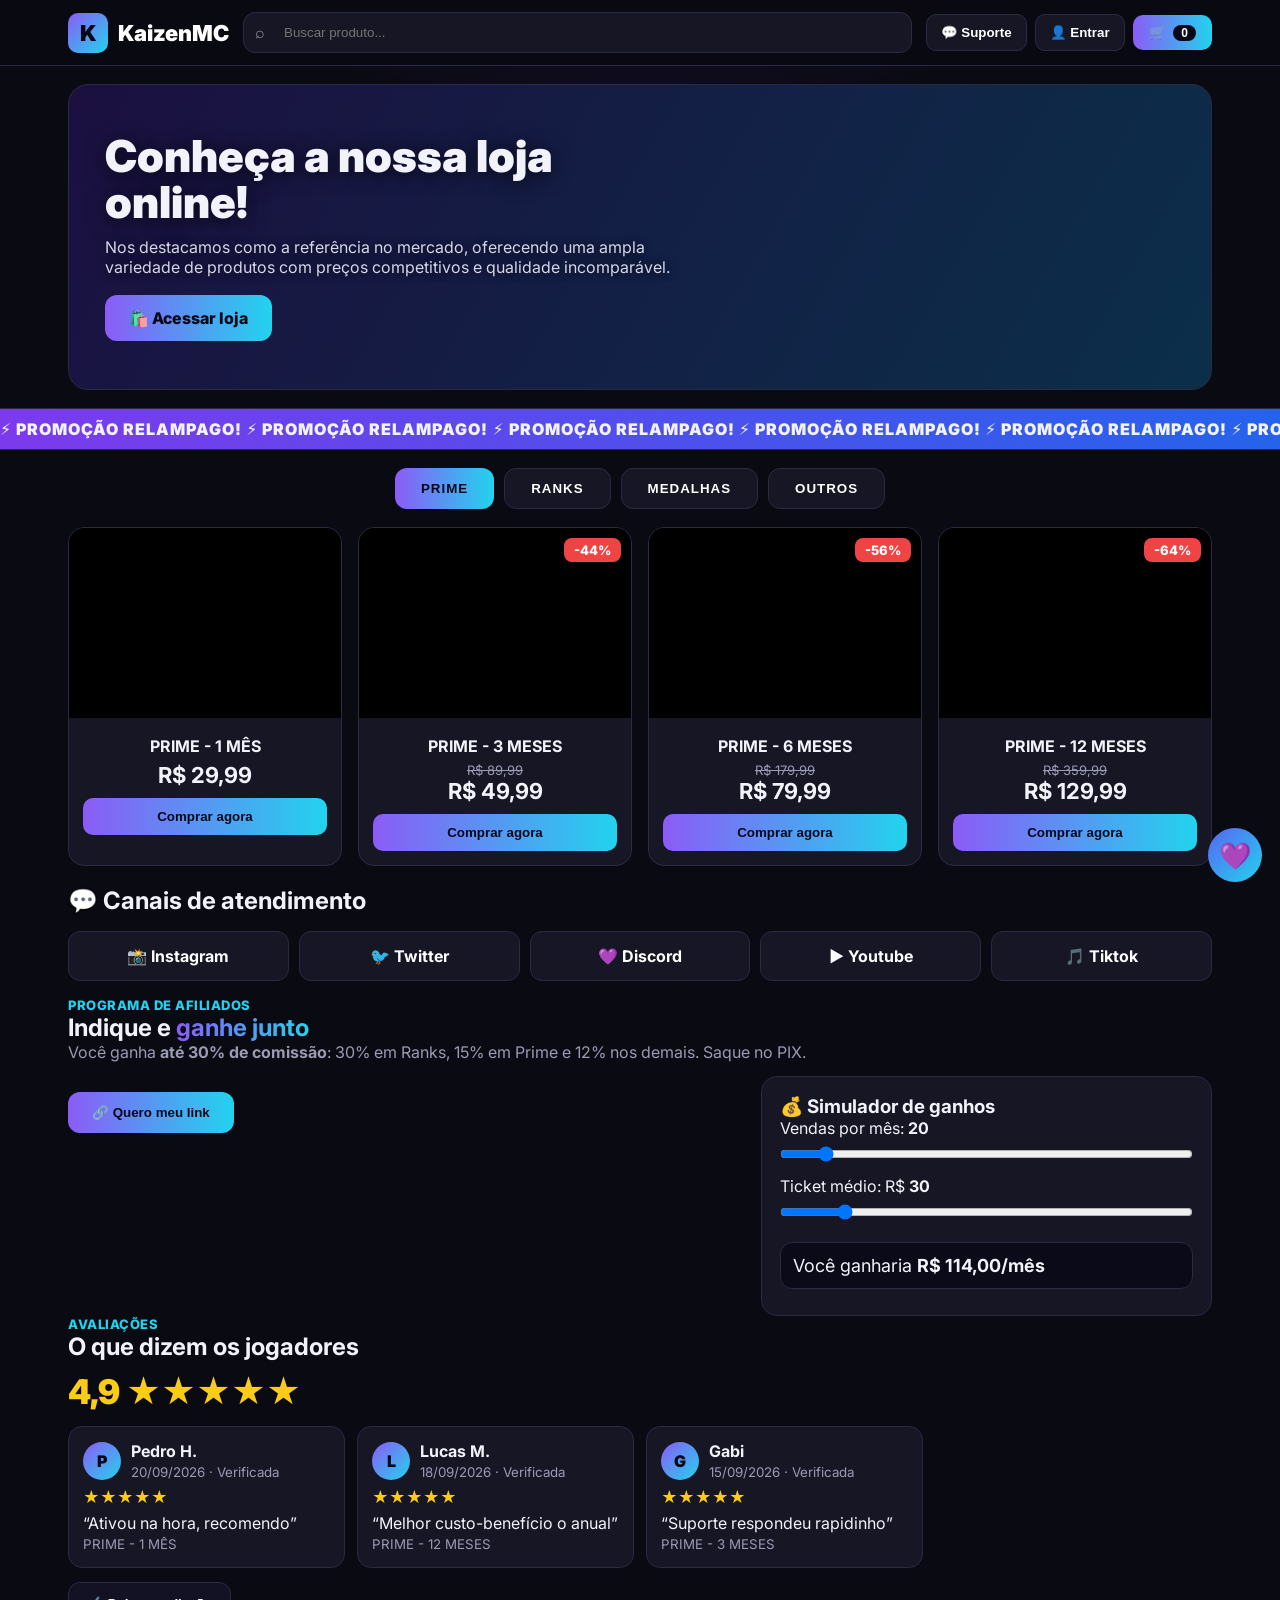
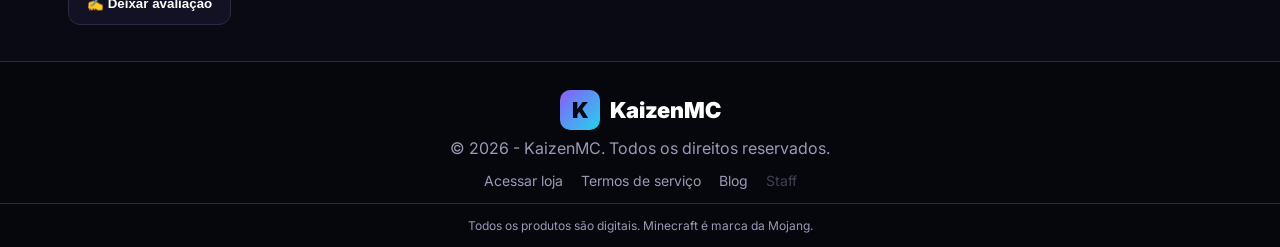
==== index.html @ b0a43492 "Clone KaizenMC + painel staff" ====
<!DOCTYPE html>
<html lang="pt-BR">
<head>
<meta charset="UTF-8">
<meta name="viewport" content="width=device-width, initial-scale=1.0">
<title>KaizenMC — Loja Oficial</title>
<meta name="description" content="Loja oficial KaizenMC: VIPs Prime, Ranks, Medalhas e mais. Pagamento seguro e entrega automática.">
<link rel="icon" type="image/png" href="logo.png">
<link rel="stylesheet" href="style.css">
<link rel="preconnect" href="https://fonts.googleapis.com">
<link href="https://fonts.googleapis.com/css2?family=Inter:wght@400;500;600;700;800;900&display=swap" rel="stylesheet">
</head>
<body>

<header class="header">
  <div class="container header-inner">
    <a href="#" class="logo" onclick="window.scrollTo({top:0,behavior:'smooth'});return false;">
      <img src="logo.png" alt="KaizenMC" class="logo-img" onerror="this.outerHTML='<div class=&quot;logo-icon&quot;>K</div>'">
      <span class="js-store">KaizenMC</span>
    </a>
    <div class="search-wrap">
      <span class="search-icon">⌕</span>
      <input id="searchInput" type="text" placeholder="Buscar produto..." oninput="filtrarBusca(this.value)">
      <div id="searchResults" class="search-results hidden"></div>
    </div>
    <div class="header-actions">
      <button class="btn-ghost" onclick="abrirModal('modalSuporte')">💬 Suporte</button>
      <button class="btn-ghost" id="btnAccount" onclick="abrirConta()">👤 Entrar</button>
      <button class="btn-cart" onclick="toggleCart(true)">🛒 <span id="cartCount" class="cart-count">0</span></button>
    </div>
    <button class="menu-btn" onclick="document.querySelector('.tabs').scrollIntoView({behavior:'smooth'})">☰</button>
  </div>
</header>

<!-- HERO -->
<section class="container">
<div class="hero">
  <img class="bg" id="heroImg" src="" alt="Hero Banner" onerror="this.style.display='none'">
  <div class="hero-inner">
    <h1 id="heroTitle">Conheça a nossa loja online!</h1>
    <p id="heroSub">A referência no mercado, com variedade, preço e qualidade.</p>
    <a class="btn-primary" href="#loja">🛍️ Acessar loja</a>
  </div>
</div>
</section>

<!-- MARQUEE -->
<div class="marquee"><div class="marquee-track" id="marqueeTrack"></div></div>

<!-- LOJA -->
<main id="loja" class="container">
  <div class="tabs" id="tabs"></div>
  <div id="vitrine"></div>
</main>

<!-- CANAIS -->
<section class="container">
  <div class="section-head"><h2>💬 Canais de atendimento</h2></div>
  <div class="channels">
    <a class="js-insta" href="#" target="_blank">📸 Instagram</a>
    <a class="js-twitter" href="#" target="_blank">🐦 Twitter</a>
    <a class="js-discord" href="#" target="_blank">💜 Discord</a>
    <a class="js-youtube" href="#" target="_blank">▶️ Youtube</a>
    <a class="js-tiktok" href="#" target="_blank">🎵 Tiktok</a>
  </div>
</section>

<!-- AFILIADOS -->
<section id="afiliados" class="container">
  <p class="eyebrow">Programa de afiliados</p>
  <h2>Indique e <span class="gradient">ganhe junto</span></h2>
  <p class="muted" id="affText">Ganhe comissão em cada venda feita pelo seu link e saque no PIX.</p>
  <div class="aff-grid">
    <div>
      <div style="display:flex;gap:10px;margin-top:16px;flex-wrap:wrap">
        <button class="btn-primary" onclick="gerarLinkAfiliado()">🔗 Quero meu link</button>
      </div>
      <div id="affLinkBox" class="aff-link hidden"></div>
    </div>
    <div class="aff-card">
      <h3>💰 Simulador de ganhos</h3>
      <label>Vendas por mês: <b id="simVendasLbl">20</b></label>
      <input type="range" id="simVendas" min="1" max="200" value="20" oninput="simular()">
      <label>Ticket médio: R$ <b id="simTicketLbl">30</b></label>
      <input type="range" id="simTicket" min="10" max="150" value="30" oninput="simular()">
      <div class="sim-result">Você ganharia <b id="simResult">R$ 108,00/mês</b></div>
    </div>
  </div>
</section>

<!-- AVALIAÇÕES -->
<section id="avaliacoes" class="container">
  <p class="eyebrow">Avaliações</p>
  <h2>O que dizem os jogadores</h2>
  <div class="reviews-score"><span id="revScore">4,9</span> <span>★★★★★</span></div>
  <div id="reviewsGrid" class="reviews-grid"></div>
  <button class="btn-secondary" onclick="abrirModal('modalAvaliar')">✍️ Deixar avaliação</button>
</section>

<!-- FOOTER -->
<footer class="footer">
  <div class="container">
    <div class="logo"><img src="logo.png" alt="KaizenMC" class="logo-img" onerror="this.outerHTML='<div class=&quot;logo-icon&quot;>K</div>'"><span class="js-store">KaizenMC</span></div>
    <p class="muted" id="footCnpj" style="margin-top:8px">© 2026 - KaizenMC. Todos os direitos reservados.</p>
    <div class="footer-links">
      <a href="#loja">Acessar loja</a>
      <a href="#" onclick="abrirModal('modalTermos');return false;">Termos de serviço</a>
      <a href="#" onclick="abrirModal('modalSobre');return false;">Blog</a>
      <a href="admin.html" style="opacity:.4">Staff</a>
    </div>
  </div>
  <div class="copy">Todos os produtos são digitais. Minecraft é marca da Mojang.</div>
</footer>

<!-- CARRINHO -->
<div id="cartOverlay" class="overlay hidden" onclick="toggleCart(false)"></div>
<aside id="cartDrawer" class="cart-drawer">
  <div class="cart-head"><h3>🛒 Carrinho</h3><button onclick="toggleCart(false)">✕</button></div>
  <div id="cartItems" class="cart-items"></div>
  <div class="cart-foot">
    <div class="cart-total">Valor total: <b id="cartTotal">R$ 0,00</b></div>
    <div style="display:flex;gap:8px"><input id="cupomInput" placeholder="Cupom (ex: KAIZEN10)" style="flex:1"><button class="btn-secondary" onclick="aplicarCupom()">Aplicar</button></div>
    <button class="btn-primary full" onclick="irCheckout()">Ir para a compra →</button>
  </div>
</aside>

<!-- MODAL PRODUTO -->
<div id="modalProduto" class="modal hidden"><div class="modal-box">
  <button class="modal-x" onclick="fecharModais()">✕</button>
  <div id="produtoDetalhe"></div>
</div></div>

<!-- MODAL CHECKOUT -->
<div id="modalCheckout" class="modal hidden"><div class="modal-box">
  <button class="modal-x" onclick="fecharModais()">✕</button>
  <h2>Finalizar compra</h2>
  <div id="checkoutResumo"></div>
  <label>Seu nick no servidor</label>
  <input id="checkoutEmail" type="text" placeholder="Ex: Steve123">
  <label>Método de pagamento</label>
  <div class="pay-methods">
    <button class="pay-method active" onclick="setPay('pix',this)">⚡ Pix <small>aprovação imediata</small></button>
    <button class="pay-method" onclick="setPay('cartao',this)">💳 Cartão <small>em até 12x</small></button>
  </div>
  <div id="pixArea">
    <div id="pixMeta" class="keys"></div>
    <div style="text-align:center"><img id="pixQR" width="220" height="220" style="border-radius:12px;background:#fff;padding:8px" alt="QR Pix" onerror="this.style.display='none';document.getElementById('pixFallback').classList.remove('hidden')"><div id="pixFallback" class="hidden muted">QR indisponível — use o copia-e-cola 👇</div><div id="pixTimer" class="muted">⏳ Expira em 30:00</div></div>
    <div class="pix-qr">Copia-e-cola:<br><small id="pixCode">...</small></div>
    <button class="btn-secondary full" onclick="copiarPix()">📋 Copiar código Pix</button>
  </div>
  <div id="cartaoArea" class="hidden">
    <input id="ccNum" placeholder="Número do cartão 0000 0000 0000 0000"><div style="display:flex;gap:8px"><input placeholder="MM/AA"><input placeholder="CVV"></div><input placeholder="Nome impresso">
  </div>
  <button class="btn-primary full" onclick="confirmarPagamento()">Confirmar pagamento • <span id="checkoutTotalBtn">R$ 0,00</span></button>
</div></div>

<!-- MODAL SUCESSO -->
<div id="modalSucesso" class="modal hidden"><div class="modal-box center">
  <div style="font-size:48px">✅</div><h2>Pedido criado!</h2>
  <p id="sucessoMsg" class="muted"></p>
  <div id="sucessoKeys" class="keys"></div>
  <button class="btn-primary full" onclick="fecharModais()">Continuar</button>
</div></div>

<!-- LOGIN / CONTA -->
<div id="modalLogin" class="modal hidden"><div class="modal-box">
  <button class="modal-x" onclick="fecharModais()">✕</button>
  <h2>Entrar</h2><p class="muted">Acesse seus pedidos e afiliado.</p>
  <input id="loginEmail" type="email" placeholder="Seu e-mail"><input id="loginPass" type="password" placeholder="Senha">
  <button class="btn-primary full" onclick="fazerLogin()">Entrar</button>
  <button class="btn-secondary full" onclick="fazerLogin()">Criar conta grátis</button>
</div></div>

<div id="modalConta" class="modal hidden"><div class="modal-box" style="width:620px">
  <button class="modal-x" onclick="fecharModais()">✕</button>
  <h2>Minha conta</h2>
  <div id="contaBody"></div>
</div></div>

<!-- SUPORTE -->
<div id="modalSuporte" class="modal hidden"><div class="modal-box">
  <button class="modal-x" onclick="fecharModais()">✕</button>
  <h2>Canais de atendimento</h2>
  <p class="muted">Fale com a equipe ou abra um ticket:</p>
  <div class="channels">
    <a class="js-insta" href="#" target="_blank">📸 Instagram</a>
    <a class="js-twitter" href="#" target="_blank">🐦 Twitter</a>
    <a class="js-discord" href="#" target="_blank">💜 Discord</a>
    <a class="js-youtube" href="#" target="_blank">▶️ Youtube</a>
    <a class="js-tiktok" href="#" target="_blank">🎵 Tiktok</a>
  </div>
  <button class="btn-primary full" onclick="abrirTicket('')">🎫 Abrir ticket</button>
  <button class="btn-secondary full" onclick="abrirConta()">🧾 Meus pedidos</button>
</div></div>

<div id="modalAvaliar" class="modal hidden"><div class="modal-box">
  <button class="modal-x" onclick="fecharModais()">✕</button>
  <h2>Deixar avaliação</h2>
  <input id="avNome" placeholder="Seu nick"><input id="avTexto" placeholder="Ex: Ativou na hora">
  <button class="btn-primary full" onclick="enviarAvaliacao()">Publicar avaliação</button>
</div></div>

<div id="modalSobre" class="modal hidden"><div class="modal-box"><button class="modal-x" onclick="fecharModais()">✕</button><h2>Blog / Sobre</h2><p class="muted">Em breve: notícias e atualizações do servidor.</p></div></div>
<div id="modalTermos" class="modal hidden"><div class="modal-box"><button class="modal-x" onclick="fecharModais()">✕</button><h2>Termos de serviço</h2><p class="muted">1. Produtos digitais de uso pessoal no servidor.<br>2. Sem reembolso após ativação do VIP.<br>3. Siga as regras do servidor.</p></div></div>

<div id="toast" class="toast hidden"></div>
<a class="float-discord js-discord" href="#" target="_blank">💜</a>

<script src="store.js"></script>
<script src="script.js"></script>
</body>
</html>
---- style.css ----
*{box-sizing:border-box;margin:0;padding:0}
:root{--bg:#0a0a12;--bg2:#12121e;--card:#161624;--card2:#1c1c30;--line:#2a2a45;--txt:#f2f2fa;--muted:#9a9ab5;--acc:#8b5cf6;--acc2:#22d3ee;--green:#22c55e;--yellow:#facc15;--red:#ef4444}
body{font-family:'Inter',system-ui,Arial;background:radial-gradient(1000px 500px at 50% -10%,#2b1a5e 0%,transparent 60%),var(--bg);color:var(--txt);min-height:100vh}
a{color:var(--acc2);text-decoration:none}
.container{max-width:1180px;margin:0 auto;padding:0 18px}
.hidden{display:none!important}
/* header */
.header{position:sticky;top:0;z-index:50;background:rgba(10,10,18,.94);backdrop-filter:blur(12px);border-bottom:1px solid var(--line)}
.header-inner{display:flex;align-items:center;gap:14px;padding:12px 18px}
.logo{display:flex;align-items:center;gap:10px;font-weight:900;font-size:22px;color:#fff}
.logo-img{width:44px;height:44px;border-radius:10px;object-fit:cover;background:#000}
.logo-icon{width:40px;height:40px;border-radius:10px;background:linear-gradient(135deg,var(--acc),var(--acc2));display:grid;place-items:center;font-weight:900;color:#060818;font-size:22px}
.search-wrap{flex:1;position:relative}
.search-wrap input{width:100%;background:var(--card);border:1px solid var(--line);color:#fff;padding:12px 14px 12px 40px;border-radius:12px;outline:none}
.search-icon{position:absolute;left:12px;top:10px;opacity:.6}
.search-results{position:absolute;top:48px;left:0;right:0;background:var(--card2);border:1px solid var(--line);border-radius:12px;max-height:320px;overflow:auto;z-index:60}
.search-results div{padding:10px 12px;cursor:pointer;border-bottom:1px solid var(--line)}
.search-results div:hover{background:#2a2a55}
.header-actions{display:flex;gap:8px;align-items:center}
.btn-ghost{background:var(--card);border:1px solid var(--line);color:#fff;padding:10px 14px;border-radius:10px;cursor:pointer;font-weight:600}
.btn-cart{background:linear-gradient(90deg,var(--acc),var(--acc2));border:none;color:#060818;padding:10px 16px;border-radius:10px;cursor:pointer;font-weight:800}
.cart-count{background:#060818;color:#fff;border-radius:20px;padding:1px 8px;margin-left:4px;font-size:12px}
.menu-btn{display:none;background:var(--card);border:1px solid var(--line);color:#fff;border-radius:10px;padding:10px}
/* hero */
.hero{border-radius:20px;overflow:hidden;margin-top:18px;position:relative;border:1px solid var(--line);min-height:300px;display:flex;align-items:center;background:linear-gradient(120deg,#1b1040,#0b2f4a)}
.hero img.bg{position:absolute;inset:0;width:100%;height:100%;object-fit:cover;opacity:.85}
.hero-inner{position:relative;padding:48px 36px;max-width:640px}
.hero-inner h1{font-size:44px;font-weight:900;line-height:1.05;text-shadow:0 2px 20px rgba(0,0,0,.7)}
.hero-inner p{color:#d6d6ea;margin:12px 0 18px;text-shadow:0 1px 10px rgba(0,0,0,.8)}
.btn-primary{background:linear-gradient(90deg,var(--acc),var(--acc2));color:#060818;font-weight:800;border:none;padding:13px 24px;border-radius:12px;cursor:pointer;display:inline-block}
.btn-secondary{background:rgba(20,20,40,.8);border:1px solid var(--line);color:#fff;font-weight:700;padding:13px 18px;border-radius:12px;cursor:pointer;display:inline-block}
.full{width:100%;margin-top:10px}
/* marquee */
.marquee{background:linear-gradient(90deg,#7c3aed,#2563eb);overflow:hidden;white-space:nowrap;margin:18px 0;border-top:1px solid var(--line);border-bottom:1px solid var(--line)}
.marquee-track{display:inline-block;padding:10px 0;animation:mq 18s linear infinite;font-weight:900;letter-spacing:1px}
@keyframes mq{from{transform:translateX(0)}to{transform:translateX(-50%)}}
/* tabs */
.tabs{display:flex;gap:10px;justify-content:center;flex-wrap:wrap;margin:6px 0 18px}
.tab-btn{background:var(--card);border:1px solid var(--line);color:#fff;font-weight:800;padding:12px 26px;border-radius:12px;cursor:pointer;letter-spacing:1px}
.tab-btn.active{background:linear-gradient(90deg,var(--acc),var(--acc2));color:#060818;border:none}
/* products */
.grid{display:grid;grid-template-columns:repeat(auto-fill,minmax(230px,1fr));gap:16px}
.prod{background:var(--card);border:1px solid var(--line);border-radius:16px;overflow:hidden;cursor:pointer;transition:.15s;text-align:center}
.prod:hover{transform:translateY(-3px);border-color:var(--acc)}
.prod-img{min-height:190px;background:#000;display:grid;place-items:center;font-size:56px;position:relative}
.prod-img img{width:100%;height:100%;object-fit:cover;display:block}
.prod-off{position:absolute;top:10px;right:10px;background:var(--red);color:#fff;font-size:13px;font-weight:800;padding:4px 10px;border-radius:8px}
.prod-body{padding:14px}
.prod-body h3{font-size:16px;margin:4px 0 6px}
.prod-cat{font-size:11px;color:var(--acc2);font-weight:800;text-transform:uppercase;letter-spacing:1px}
.prod-stock{font-size:12px;color:var(--green);font-weight:700;margin-top:4px}
.prod-badge{position:absolute;top:10px;left:10px;background:var(--green);color:#04140a;font-size:11px;font-weight:800;padding:3px 8px;border-radius:8px}
.prod-price b{font-size:22px}
.prod-price s{color:var(--muted);font-size:13px;display:block}
.prod button{width:100%;margin-top:10px;background:linear-gradient(90deg,var(--acc),var(--acc2));color:#060818;border:none;padding:11px;border-radius:10px;cursor:pointer;font-weight:800}
.prod button:disabled{opacity:.4;cursor:default}
.eyebrow{color:var(--acc2);font-weight:800;text-transform:uppercase;font-size:13px;letter-spacing:.5px}
.muted{color:var(--muted)}
.section-head{display:flex;justify-content:space-between;align-items:center;margin:20px 0 12px}
/* support channels */
.channels{display:grid;grid-template-columns:repeat(auto-fit,minmax(150px,1fr));gap:10px;margin:16px 0}
.channels a{background:var(--card);border:1px solid var(--line);color:#fff;padding:14px;border-radius:12px;text-align:center;font-weight:700}
/* reviews / aff */
.reviews-score{font-size:34px;font-weight:900;margin:10px 0}.reviews-score span{color:var(--yellow)}.reviews-score small{font-size:14px;color:var(--muted);font-weight:400}
.reviews-grid{display:grid;grid-template-columns:repeat(auto-fill,minmax(260px,1fr));gap:12px;margin:14px 0}
.rev{background:var(--card);border:1px solid var(--line);border-radius:14px;padding:14px}
.rev-head{display:flex;gap:10px;align-items:center}.avatar{width:38px;height:38px;border-radius:50%;background:linear-gradient(135deg,var(--acc),var(--acc2));display:grid;place-items:center;font-weight:900;color:#060818}
.rev small{color:var(--muted)}.stars{color:var(--yellow);margin:6px 0}
.aff-grid{display:grid;grid-template-columns:1.2fr .8fr;gap:16px;margin-top:14px}
.aff-steps{display:grid;gap:10px;margin-top:12px}.aff-steps div{background:var(--card);border:1px solid var(--line);border-radius:12px;padding:12px}.aff-steps small{display:block;color:var(--muted)}
.aff-card{background:var(--card);border:1px solid var(--line);border-radius:16px;padding:18px}
.aff-card input[type=range]{width:100%;margin:8px 0 14px}
.sim-result{background:#0a0a18;border:1px solid var(--line);padding:12px;border-radius:12px;font-size:18px;margin:8px 0}
.aff-link{background:#0a0a18;border:1px dashed var(--acc2);border-radius:12px;padding:12px;margin-top:12px;word-break:break-all}
/* footer */
.footer{margin-top:36px;background:#06060d;border-top:1px solid var(--line);padding:28px 0 0;text-align:center}
.footer .logo{justify-content:center}
.footer-links{display:flex;gap:18px;justify-content:center;margin:14px 0;flex-wrap:wrap}
.footer-links a{color:var(--muted);font-size:14px}
.copy{color:var(--muted);font-size:12px;padding:14px;border-top:1px solid var(--line);margin-top:14px}
/* cart */
.overlay{position:fixed;inset:0;background:rgba(0,0,0,.6);z-index:90}
.cart-drawer{position:fixed;top:0;right:0;width:380px;max-width:92vw;height:100vh;background:var(--bg2);border-left:1px solid var(--line);z-index:100;display:flex;flex-direction:column;transform:translateX(105%);transition:.25s}
.cart-drawer.open{transform:none}
.cart-head{display:flex;justify-content:space-between;align-items:center;padding:16px;border-bottom:1px solid var(--line)}
.cart-head button{background:none;border:none;color:#fff;font-size:18px;cursor:pointer}
.cart-items{flex:1;overflow:auto;padding:12px;display:flex;flex-direction:column;gap:10px}
.cart-item{display:flex;gap:10px;background:var(--card);border:1px solid var(--line);border-radius:12px;padding:10px;align-items:center}
.cart-item .emoji{font-size:30px;width:52px;height:52px;display:grid;place-items:center;background:#000;border-radius:10px;overflow:hidden}.cart-item .emoji img{width:100%;height:100%;object-fit:cover}
.cart-item b{font-size:14px}.cart-item small{color:var(--muted)}
.qty{display:flex;gap:6px;align-items:center;margin-top:6px}.qty button{background:#2a2a55;color:#fff;border:1px solid var(--line);width:26px;height:26px;border-radius:8px;cursor:pointer}
.cart-foot{padding:14px;border-top:1px solid var(--line);display:grid;gap:10px}
.cart-foot input,.modal-box input,.modal-box select{background:#0a0a18;border:1px solid var(--line);color:#fff;padding:12px;border-radius:10px;width:100%;margin-top:8px}
.cart-total{font-size:18px}
/* modal */
.modal{position:fixed;inset:0;background:rgba(0,0,0,.7);z-index:120;display:grid;place-items:center;padding:16px}
.modal-box{background:var(--bg2);border:1px solid var(--line);border-radius:18px;padding:22px;width:520px;max-width:94vw;max-height:90vh;overflow:auto;position:relative}
.modal-box.center{text-align:center}.modal-x{position:absolute;top:12px;right:12px;background:var(--card);border:1px solid var(--line);color:#fff;border-radius:10px;width:32px;height:32px;cursor:pointer}
.modal-box h2{margin-bottom:6px}.modal-box label{display:block;margin-top:12px;font-weight:700;font-size:14px}
.pay-methods{display:grid;grid-template-columns:1fr 1fr;gap:10px;margin-top:8px}
.pay-method{background:var(--card);border:1px solid var(--line);color:#fff;border-radius:12px;padding:12px;cursor:pointer;font-weight:800}.pay-method.active{border-color:var(--acc2);box-shadow:0 0 0 1px var(--acc2)}.pay-method small{display:block;color:var(--muted);font-weight:400}
.pix-qr{background:#fff;color:#111;border-radius:14px;text-align:center;font-weight:700;padding:16px;margin:12px 0;font-size:11px;word-break:break-all}
.keys{background:#0a0a18;border:1px dashed var(--green);border-radius:12px;padding:12px;margin:12px 0;text-align:left;font-size:13px}
.toast{position:fixed;bottom:20px;left:50%;transform:translateX(-50%);background:#1a1a35;border:1px solid var(--acc2);color:#fff;padding:12px 18px;border-radius:12px;z-index:200;font-weight:600}
.float-discord{position:fixed;bottom:18px;right:18px;width:54px;height:54px;border-radius:50%;background:linear-gradient(135deg,#5865F2,#22d3ee);display:grid;place-items:center;font-size:26px;z-index:80}
.prod-detail-img{min-height:230px;border-radius:14px;background:#000;display:grid;place-items:center;font-size:80px;overflow:hidden}.prod-detail-img img{width:100%;height:100%;object-fit:cover}
.detail-meta{display:flex;gap:8px;flex-wrap:wrap;margin:10px 0}.tag{background:#2a2a55;border:1px solid var(--line);padding:5px 10px;border-radius:20px;font-size:12px}
.gradient{background:linear-gradient(90deg,var(--acc),var(--acc2));-webkit-background-clip:text;background-clip:text;color:transparent}
.hero-price{font-size:20px;margin:8px 0}.hero-price s{color:var(--muted);font-size:14px;margin-right:8px}
.cat-block{margin:10px 0}.cat-head{margin-bottom:12px}
@media(max-width:900px){.hero-inner h1{font-size:30px}.aff-grid{grid-template-columns:1fr}.menu-btn{display:block}.header-inner{flex-wrap:wrap}.search-wrap{order:3;flex-basis:100%}}
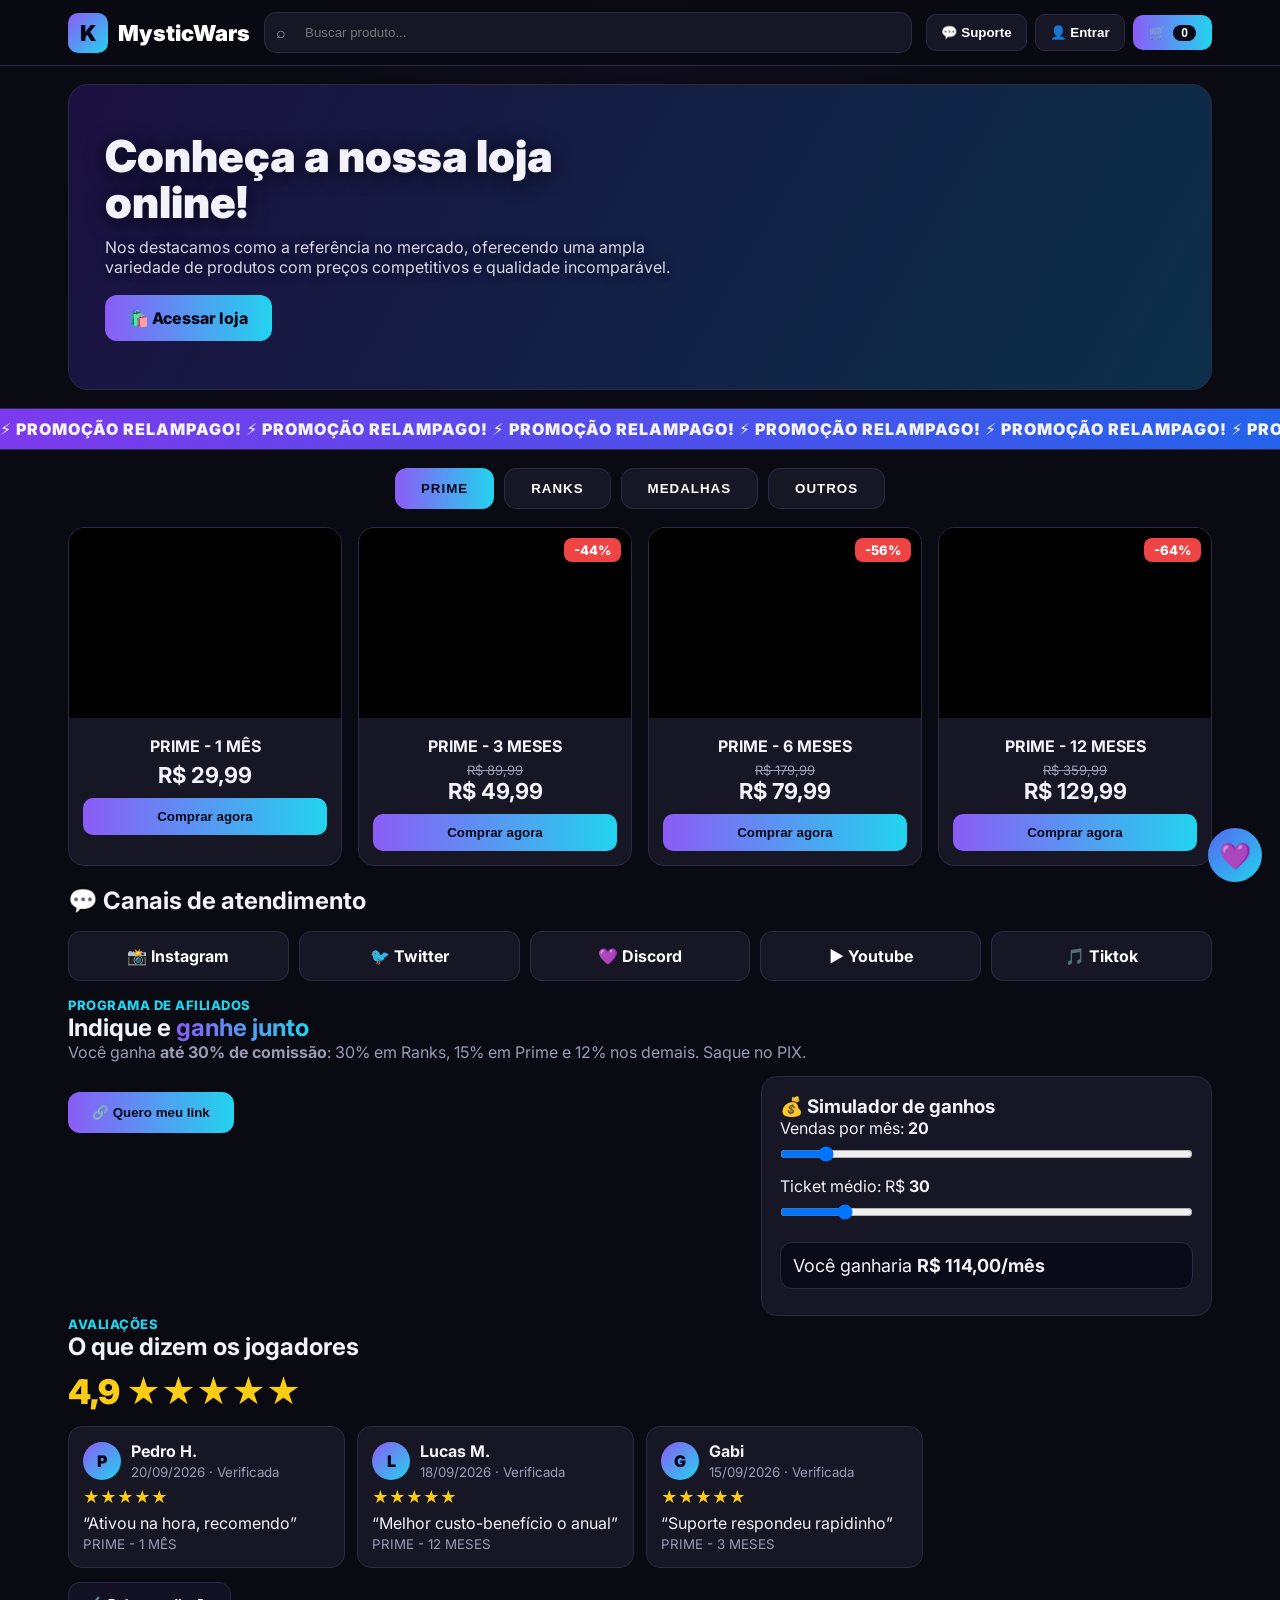
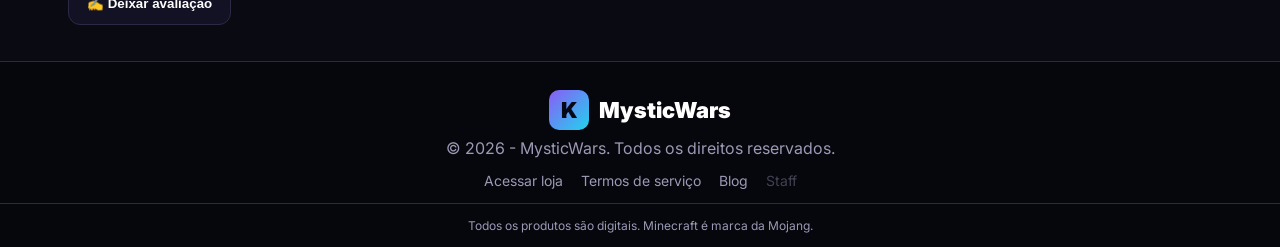
==== commit 1dc4dc34: "Corrige checkout com nick; renomeia para MysticWars" ====
--- a/index.html
+++ b/index.html
@@ -3,8 +3,8 @@
 <head>
 <meta charset="UTF-8">
 <meta name="viewport" content="width=device-width, initial-scale=1.0">
-<title>KaizenMC — Loja Oficial</title>
-<meta name="description" content="Loja oficial KaizenMC: VIPs Prime, Ranks, Medalhas e mais. Pagamento seguro e entrega automática.">
+<title>MysticWars — Loja Oficial</title>
+<meta name="description" content="Loja oficial MysticWars: VIPs Prime, Ranks, Medalhas e mais. Pagamento seguro e entrega automática.">
 <link rel="icon" type="image/png" href="logo.png">
 <link rel="stylesheet" href="style.css">
 <link rel="preconnect" href="https://fonts.googleapis.com">
@@ -15,8 +15,8 @@
 <header class="header">
   <div class="container header-inner">
     <a href="#" class="logo" onclick="window.scrollTo({top:0,behavior:'smooth'});return false;">
-      <img src="logo.png" alt="KaizenMC" class="logo-img" onerror="this.outerHTML='<div class=&quot;logo-icon&quot;>K</div>'">
-      <span class="js-store">KaizenMC</span>
+      <img src="logo.png" alt="MysticWars" class="logo-img" onerror="this.outerHTML='<div class=&quot;logo-icon&quot;>K</div>'">
+      <span class="js-store">MysticWars</span>
     </a>
     <div class="search-wrap">
       <span class="search-icon">⌕</span>
@@ -100,8 +100,8 @@
 <!-- FOOTER -->
 <footer class="footer">
   <div class="container">
-    <div class="logo"><img src="logo.png" alt="KaizenMC" class="logo-img" onerror="this.outerHTML='<div class=&quot;logo-icon&quot;>K</div>'"><span class="js-store">KaizenMC</span></div>
-    <p class="muted" id="footCnpj" style="margin-top:8px">© 2026 - KaizenMC. Todos os direitos reservados.</p>
+    <div class="logo"><img src="logo.png" alt="MysticWars" class="logo-img" onerror="this.outerHTML='<div class=&quot;logo-icon&quot;>K</div>'"><span class="js-store">MysticWars</span></div>
+    <p class="muted" id="footCnpj" style="margin-top:8px">© 2026 - MysticWars. Todos os direitos reservados.</p>
     <div class="footer-links">
       <a href="#loja">Acessar loja</a>
       <a href="#" onclick="abrirModal('modalTermos');return false;">Termos de serviço</a>
@@ -119,7 +119,7 @@
   <div id="cartItems" class="cart-items"></div>
   <div class="cart-foot">
     <div class="cart-total">Valor total: <b id="cartTotal">R$ 0,00</b></div>
-    <div style="display:flex;gap:8px"><input id="cupomInput" placeholder="Cupom (ex: KAIZEN10)" style="flex:1"><button class="btn-secondary" onclick="aplicarCupom()">Aplicar</button></div>
+    <div style="display:flex;gap:8px"><input id="cupomInput" placeholder="Cupom (ex: MYSTIC10)" style="flex:1"><button class="btn-secondary" onclick="aplicarCupom()">Aplicar</button></div>
     <button class="btn-primary full" onclick="irCheckout()">Ir para a compra →</button>
   </div>
 </aside>
